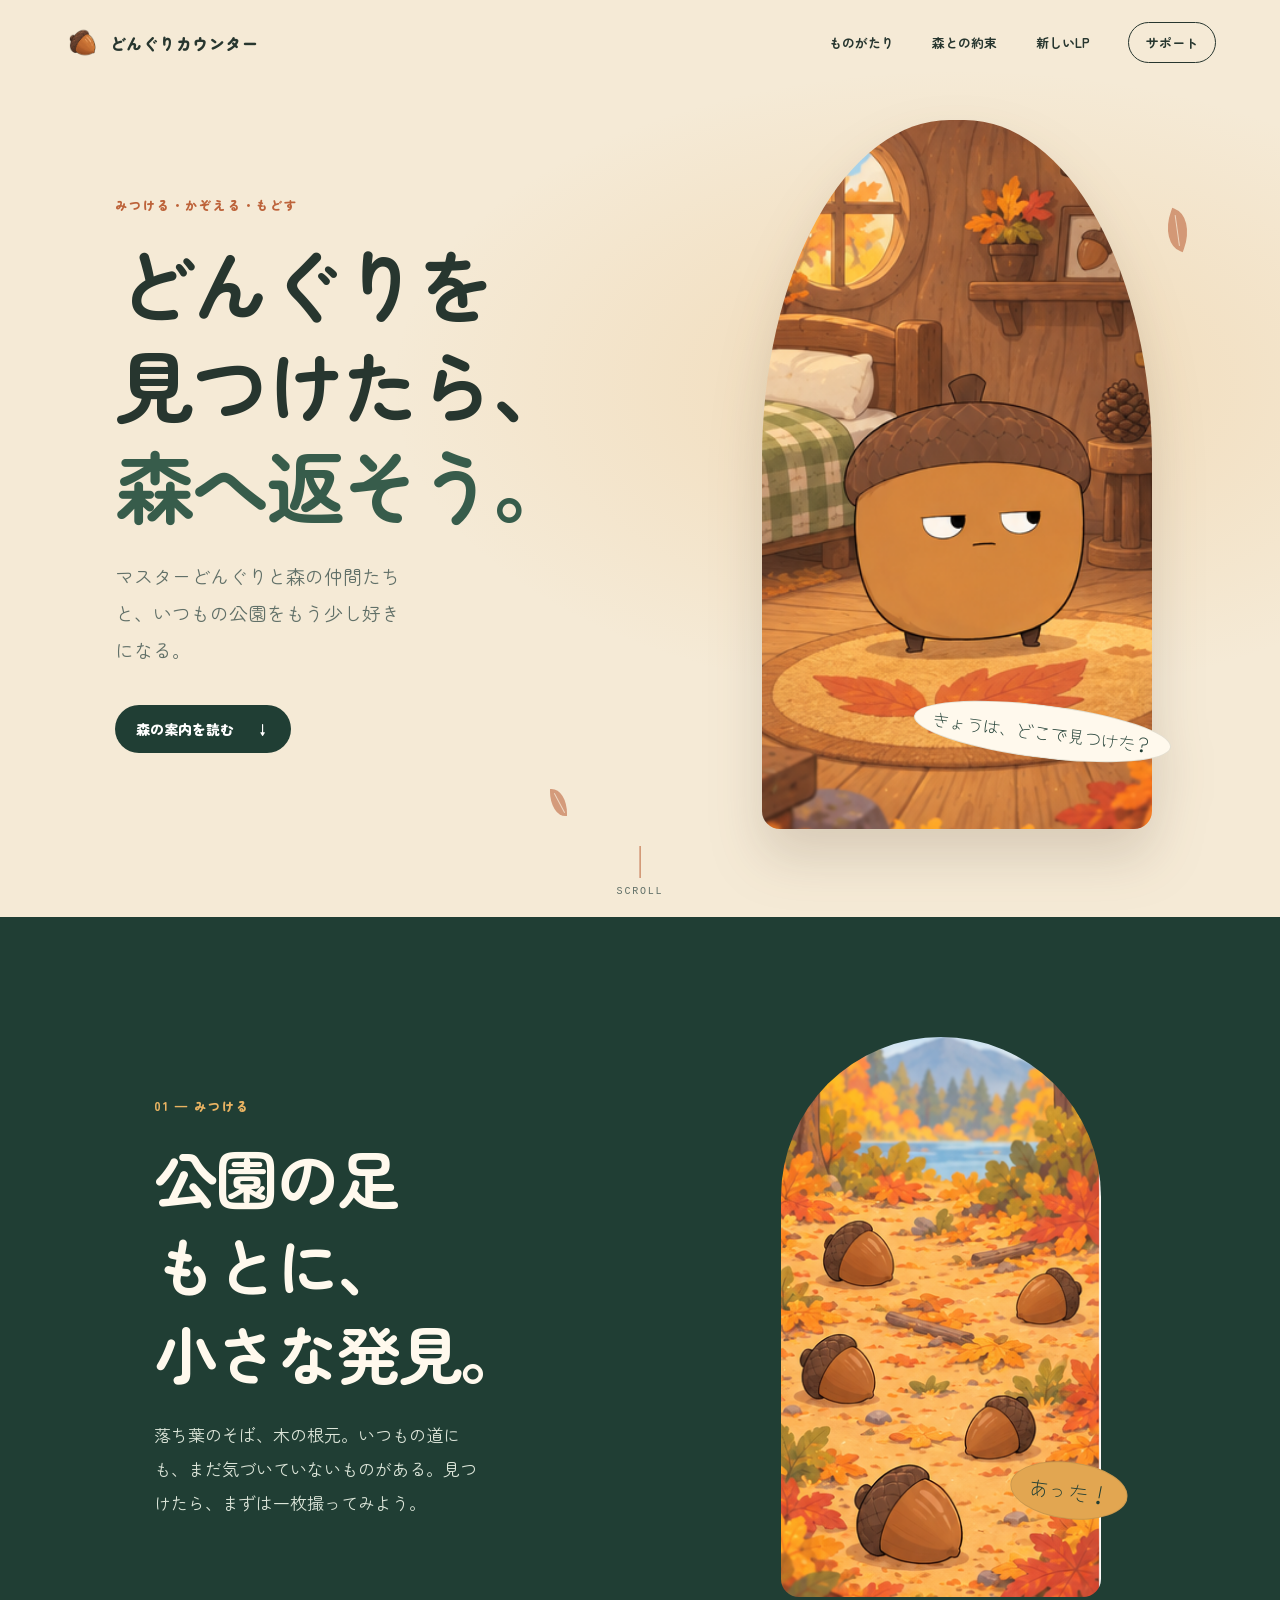
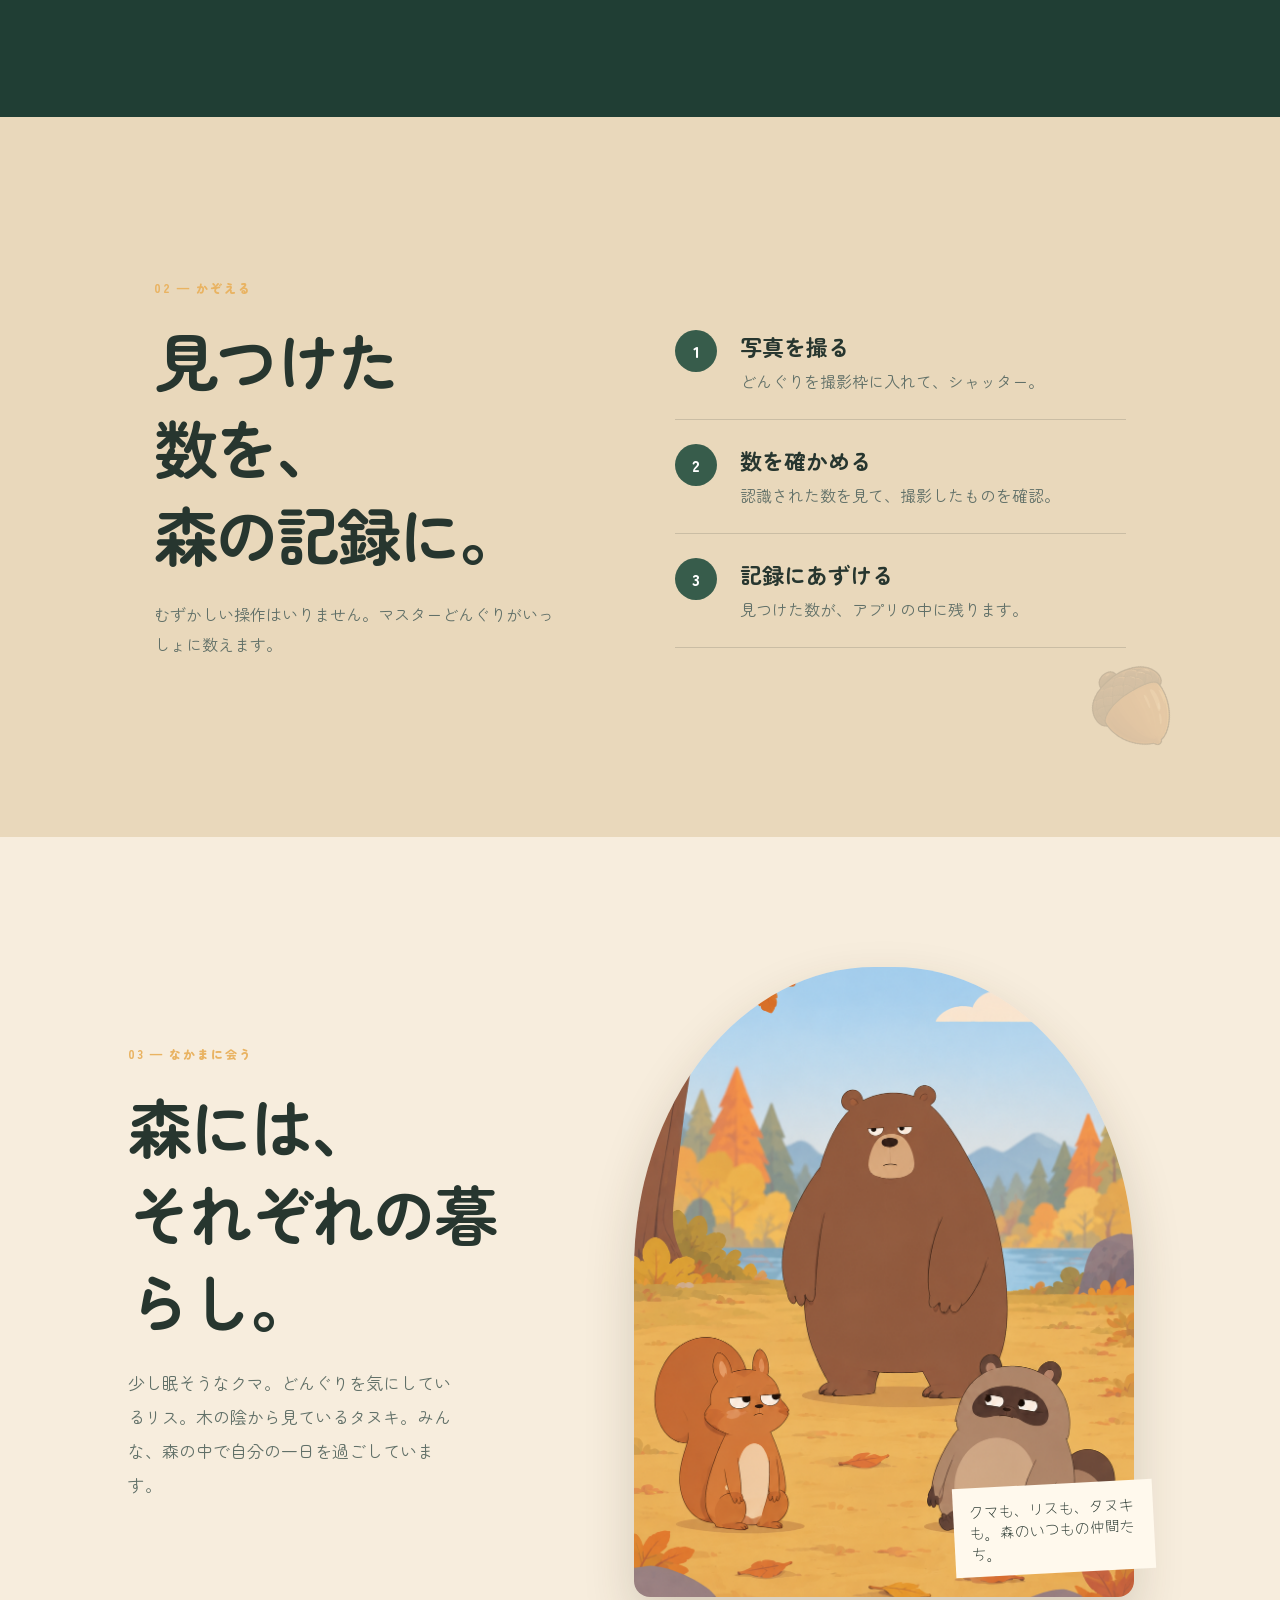
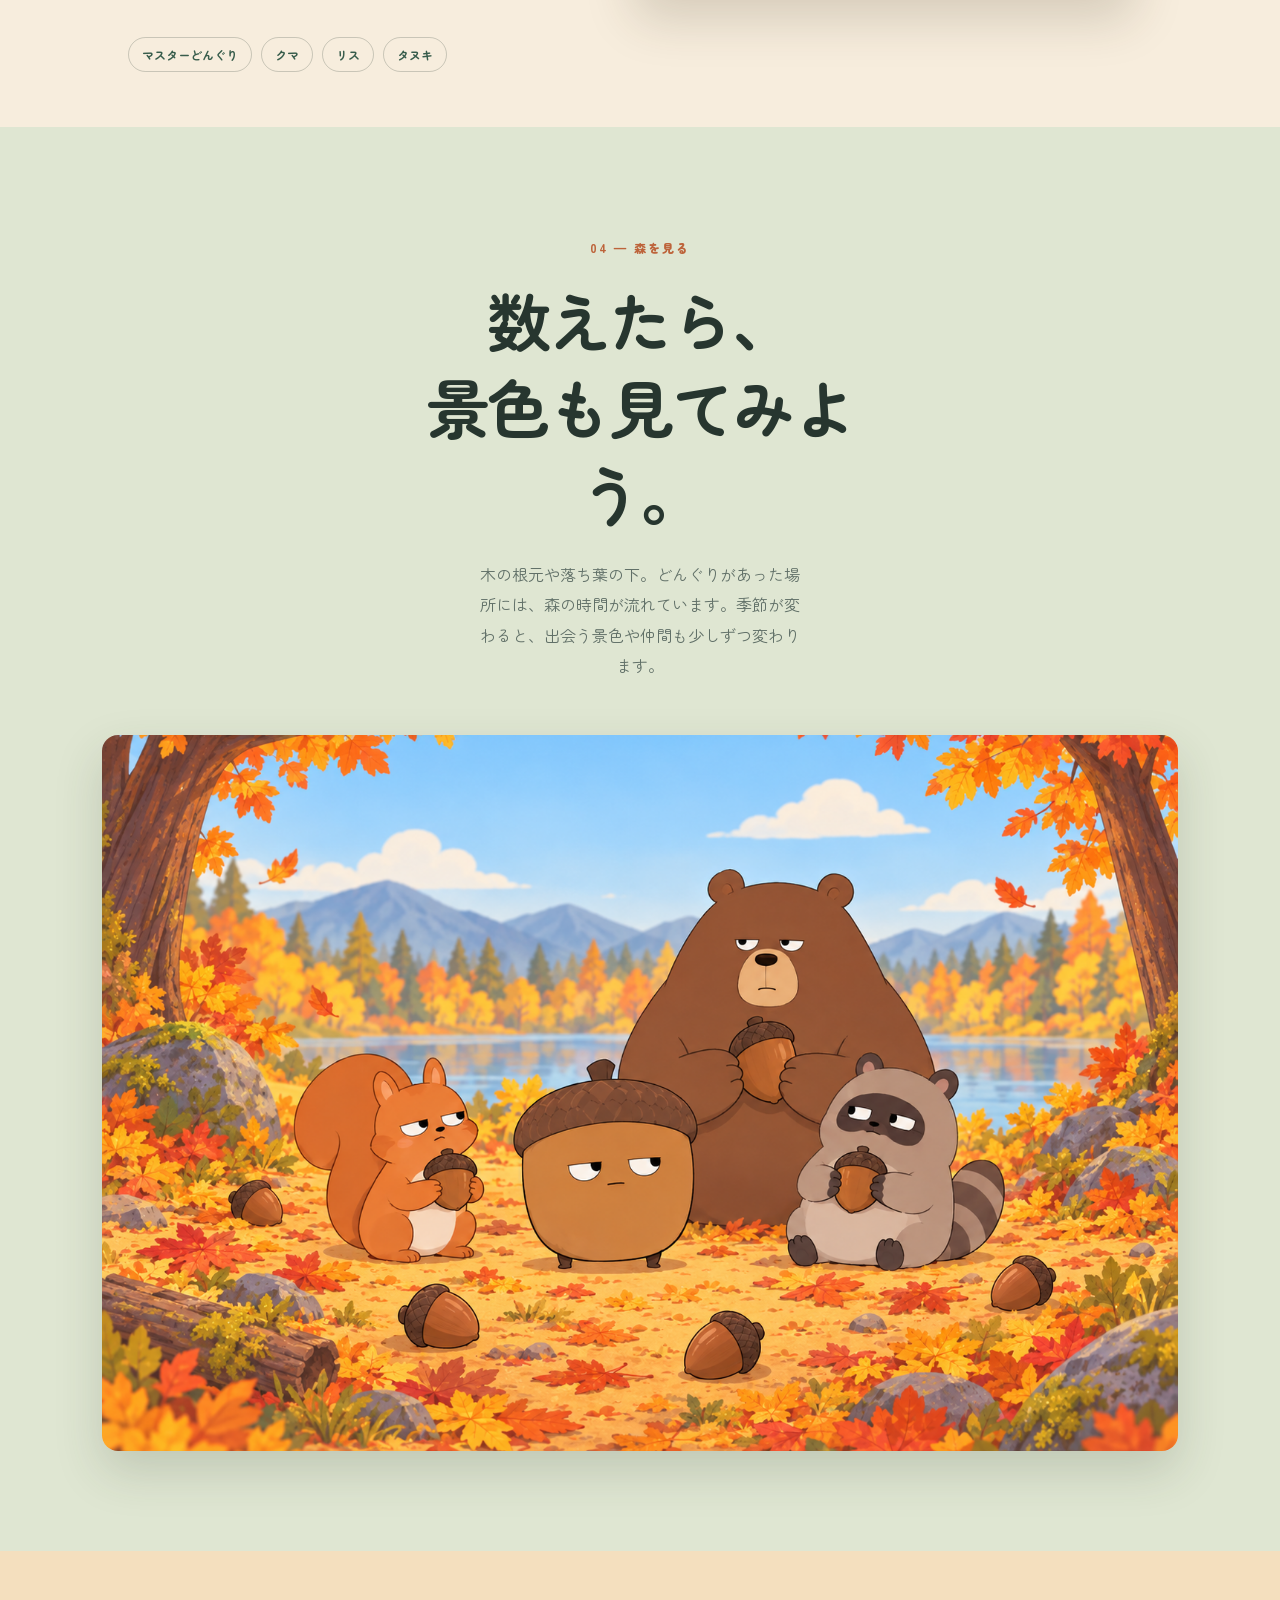
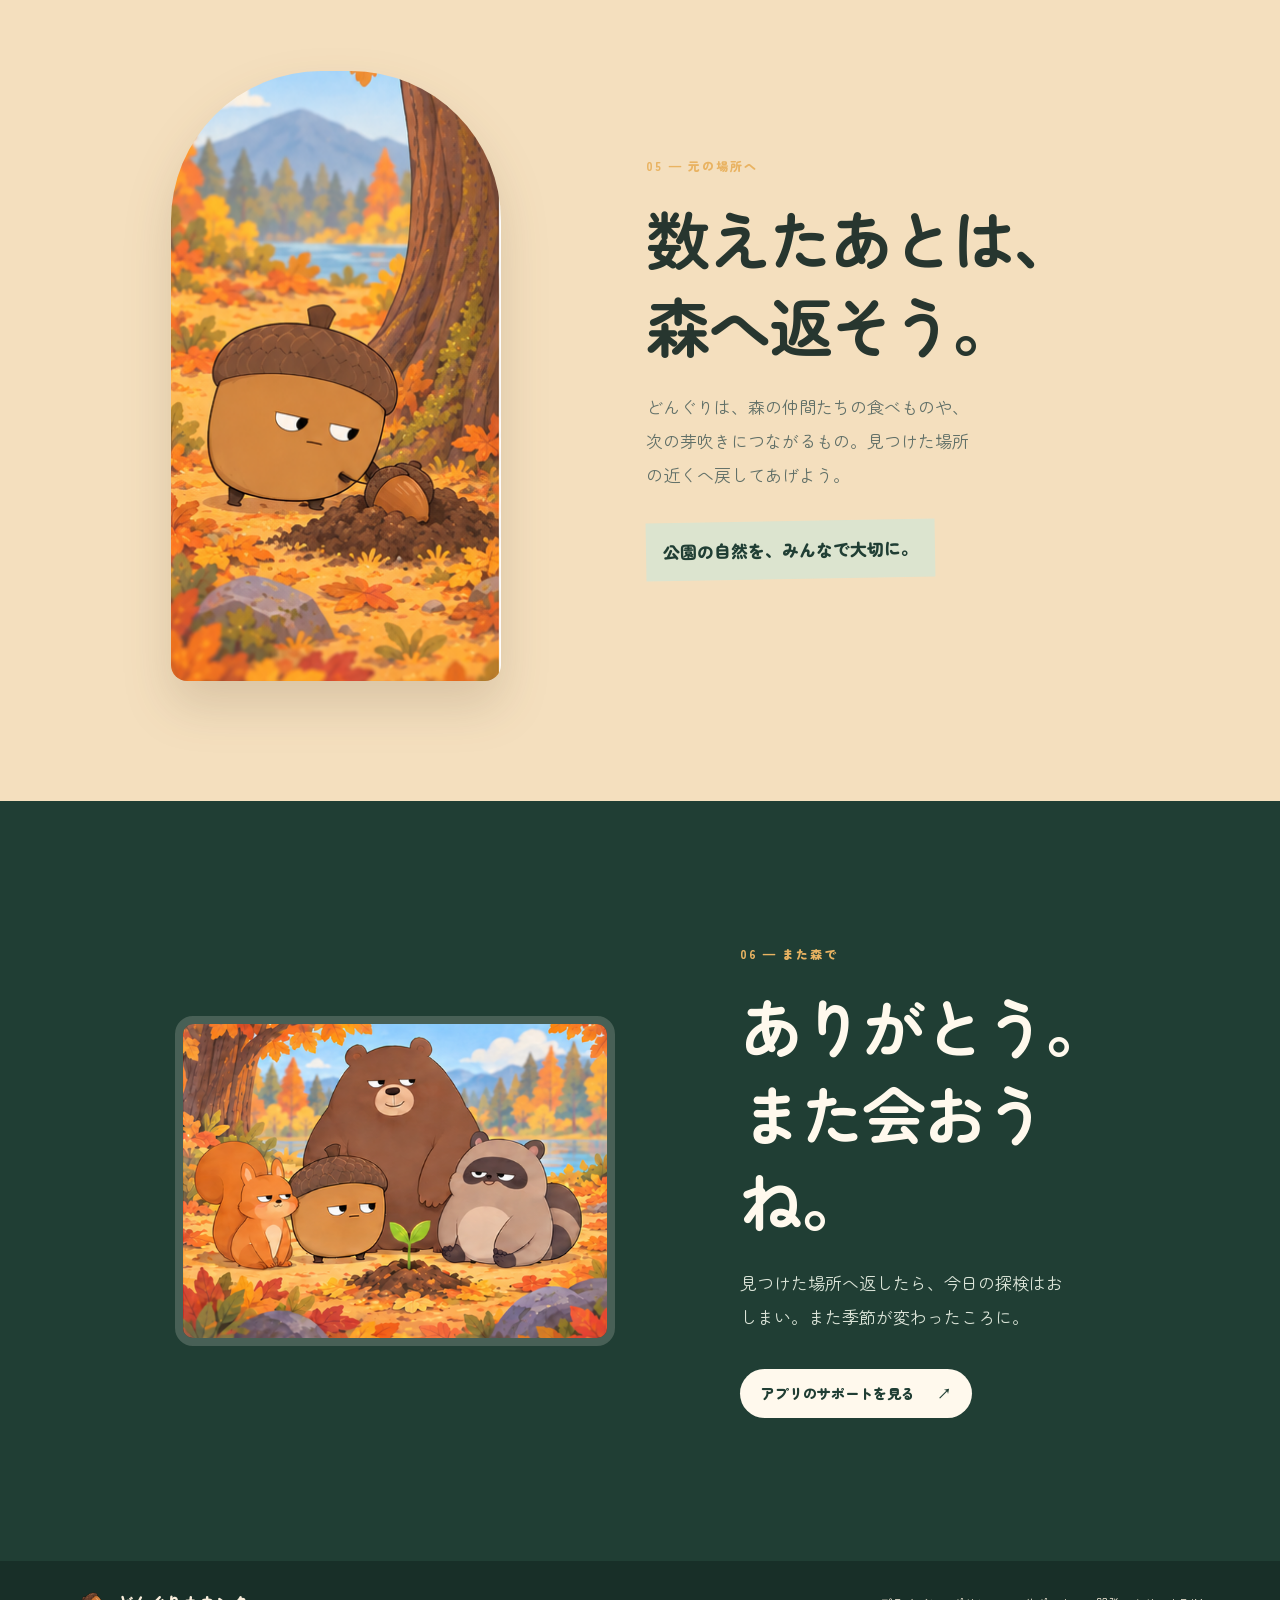
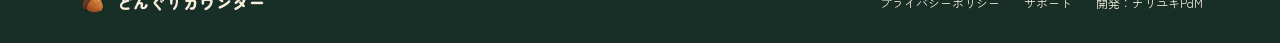
==== docs/landing-backup.html @ a7e0bdc4 "Adopt motion demo as official landing page" ====
<!doctype html>
<html lang="ja">
<head>
  <meta charset="utf-8">
  <meta name="viewport" content="width=device-width, initial-scale=1, viewport-fit=cover">
  <meta name="theme-color" content="#f5ead6">
  <title>旧ランディングページ（バックアップ）｜どんぐりカウンター</title>
  <meta name="description" content="正式LP採用前の、どんぐりカウンターのランディングページです。">
  <link rel="icon" href="pattern-1-acorn-icon.png">
  <link rel="stylesheet" href="landing.css">
</head>
<body>
  <a class="skip-link" href="#main">本文へ</a>
  <header class="landing-header">
    <a class="brand" href="landing-backup.html"><img src="pattern-1-acorn-icon.png" width="36" height="36" alt=""><span>どんぐりカウンター</span></a>
    <nav aria-label="ページ内メニュー"><a href="#story">ものがたり</a><a href="#promise">森との約束</a><a href="landing-motion-2.html">新しいLP</a><a class="nav-support" href="index.html">サポート</a></nav>
  </header>

  <main id="main">
    <section class="hero chapter" id="top" aria-labelledby="hero-title">
      <div class="hero-copy" data-reveal>
        <p class="eyebrow">みつける・かぞえる・もどす</p>
        <h1 id="hero-title">どんぐりを見つけたら、<br><span>森へ返そう。</span></h1>
        <p class="hero-lede">マスターどんぐりと森の仲間たちと、いつもの公園をもう少し好きになる。</p>
        <a class="button button-dark" href="#story">森の案内を読む <span aria-hidden="true">↓</span></a>
      </div>
      <figure class="hero-art" data-reveal="from-right">
        <img src="pattern-1-portrait-home.png" alt="秋色の木の家で、ジト目のマスターどんぐりがこちらを見ている" width="327" height="709">
        <span class="hero-note">きょうは、どこで見つけた？</span>
      </figure>
      <span class="leaf leaf-one" aria-hidden="true"></span><span class="leaf leaf-two" aria-hidden="true"></span>
      <a class="scroll-cue" href="#story"><span></span>SCROLL</a>
    </section>

    <section class="chapter count" id="story" aria-labelledby="count-title">
      <div class="chapter-copy" data-reveal>
        <p class="eyebrow">01 — みつける</p>
        <h2 id="count-title">公園の足もとに、<br>小さな発見。</h2>
        <p>落ち葉のそば、木の根元。いつもの道にも、まだ気づいていないものがある。見つけたら、まずは一枚撮ってみよう。</p>
      </div>
      <figure class="count-art" data-reveal="from-right"><img src="pattern-1-portrait-camera.png" alt="秋の公園の落ち葉の中に、どんぐりがいくつも落ちている" loading="lazy" width="327" height="709"><span class="art-sticker">あった！</span></figure>
    </section>

    <section class="chapter steps" aria-labelledby="steps-title">
      <div class="steps-heading" data-reveal><p class="eyebrow">02 — かぞえる</p><h2 id="steps-title">見つけた数を、<br>森の記録に。</h2><p>むずかしい操作はいりません。マスターどんぐりがいっしょに数えます。</p></div>
      <ol class="step-list">
        <li data-reveal><span class="step-mark">1</span><div><h3>写真を撮る</h3><p>どんぐりを撮影枠に入れて、シャッター。</p></div></li>
        <li data-reveal><span class="step-mark">2</span><div><h3>数を確かめる</h3><p>認識された数を見て、撮影したものを確認。</p></div></li>
        <li data-reveal><span class="step-mark">3</span><div><h3>記録にあずける</h3><p>見つけた数が、アプリの中に残ります。</p></div></li>
      </ol>
      <span class="floating-acorn" aria-hidden="true"><img src="pattern-1-acorn-icon.png" alt=""></span>
    </section>

    <section class="friends chapter" aria-labelledby="friends-title">
      <div class="friends-copy" data-reveal><p class="eyebrow">03 — なかまに会う</p><h2 id="friends-title">森には、<br>それぞれの暮らし。</h2><p>少し眠そうなクマ。どんぐりを気にしているリス。木の陰から見ているタヌキ。みんな、森の中で自分の一日を過ごしています。</p></div>
      <figure class="friends-art" data-reveal="from-right"><img src="pattern-1-feeding-scene.png" alt="秋の公園で、ジト目のクマ、リス、タヌキがマスターどんぐりと過ごしている" loading="lazy" width="1024" height="1536"><figcaption>クマも、リスも、タヌキも。森のいつもの仲間たち。</figcaption></figure>
      <div class="friend-tags" aria-label="登場する仲間"><span>マスターどんぐり</span><span>クマ</span><span>リス</span><span>タヌキ</span></div>
    </section>

    <section class="look chapter" aria-labelledby="look-title">
      <p class="eyebrow" data-reveal>04 — 森を見る</p>
      <h2 id="look-title" data-reveal>数えたら、<br>景色も見てみよう。</h2>
      <p class="look-text" data-reveal>木の根元や落ち葉の下。どんぐりがあった場所には、森の時間が流れています。季節が変わると、出会う景色や仲間も少しずつ変わります。</p>
      <figure class="look-art" data-reveal="from-right"><img src="pattern-1-october-landscape.png" alt="秋の森と山を背景に、マスターどんぐり、クマ、リス、タヌキが集まっている" loading="lazy" width="1448" height="1086"><figcaption>季節が変わると、森の景色も少しずつ変わる。</figcaption></figure>
    </section>

    <section class="return chapter" id="promise" aria-labelledby="return-title">
      <figure class="return-art" data-reveal="from-left"><img src="pattern-1-portrait-return.png" alt="マスターどんぐりが、秋の木の根元へどんぐりを戻している" loading="lazy" width="327" height="709"></figure>
      <div class="return-copy" data-reveal><p class="eyebrow">05 — 元の場所へ</p><h2 id="return-title">数えたあとは、<br>森へ返そう。</h2><p>どんぐりは、森の仲間たちの食べものや、次の芽吹きにつながるもの。見つけた場所の近くへ戻してあげよう。</p><p class="promise-note">公園の自然を、みんなで大切に。</p></div>
    </section>

    <section class="closing chapter" aria-labelledby="closing-title">
      <figure class="closing-art" data-reveal><img src="pattern-1-landscape-done.png" alt="マスターどんぐり、クマ、リス、タヌキが芽吹いたどんぐりのそばに集まっている" loading="lazy" width="576" height="432"></figure>
      <div class="closing-copy" data-reveal><p class="eyebrow">06 — また森で</p><h2 id="closing-title">ありがとう。<br>また会おうね。</h2><p>見つけた場所へ返したら、今日の探検はおしまい。また季節が変わったころに。</p><a class="button button-light" href="index.html">アプリのサポートを見る <span aria-hidden="true">↗</span></a></div>
    </section>
  </main>

  <footer class="landing-footer"><a class="brand" href="#top"><img src="pattern-1-acorn-icon.png" width="30" height="30" alt=""><span>どんぐりカウンター</span></a><div><a href="privacy.html">プライバシーポリシー</a><a href="index.html">サポート</a><a href="https://github.com/nariyukiPdM" rel="noopener noreferrer">開発：ナリユキPdM</a></div></footer>
  <script src="landing.js" defer></script>
</body>
</html>
---- docs/landing.css ----
@import url('https://fonts.googleapis.com/css2?family=Zen+Maru+Gothic:wght@400;500;700;900&family=Yomogi&display=swap');

:root {
  color-scheme: light;
  --paper: #f5ead6;
  --cream: #fff9ed;
  --ink: #27362f;
  --muted: #617068;
  --moss: #375c4b;
  --deep: #203e34;
  --rust: #bd633a;
  --gold: #e2a651;
  --line: rgba(39, 54, 47, .16);
  --display: 'Zen Maru Gothic', 'Hiragino Maru Gothic ProN', sans-serif;
  --hand: 'Yomogi', cursive;
}

* { box-sizing: border-box; }
html { scroll-behavior: smooth; }
body { margin: 0; background: var(--paper); color: var(--ink); font-family: var(--display); }
img { display: block; max-width: 100%; }
a { color: inherit; }
.skip-link { position: absolute; top: -4rem; left: 1rem; z-index: 100; padding: .8rem 1rem; background: var(--cream); }
.skip-link:focus { top: 1rem; }
.landing-header { position: absolute; z-index: 10; inset: 0 0 auto; display: flex; justify-content: space-between; align-items: center; padding: 22px clamp(20px, 5vw, 76px); }
.brand { display: inline-flex; gap: 10px; align-items: center; text-decoration: none; font-weight: 900; letter-spacing: .03em; }
.brand img { width: 36px; height: 36px; object-fit: contain; }
.landing-header nav { display: flex; align-items: center; gap: clamp(16px, 3vw, 42px); font-size: 13px; font-weight: 700; }
.landing-header nav a { text-decoration: none; }
.landing-header nav a:hover, .landing-footer a:hover { text-decoration: underline; text-underline-offset: .25em; }
.nav-support { border: 1px solid var(--ink); padding: 10px 17px; border-radius: 999px; }
.chapter { position: relative; overflow: clip; }
.hero { min-height: min(860px, 100svh); min-height: max(700px, 100svh); padding: 120px clamp(24px, 9vw, 140px) 88px; display: grid; grid-template-columns: minmax(0, 1fr) minmax(270px, .78fr); gap: clamp(34px, 8vw, 120px); align-items: center; background: radial-gradient(ellipse at 75% 42%, rgba(228, 170, 90, .25), transparent 42%), var(--paper); }
.hero-copy { z-index: 2; max-width: 650px; }
.eyebrow { margin: 0 0 20px; color: var(--rust); font-size: 12px; font-weight: 900; letter-spacing: .17em; }
h1, h2, h3, p { margin-top: 0; }
h1, h2 { font-family: var(--display); font-weight: 700; letter-spacing: -.045em; line-height: 1.36; text-wrap: balance; }
.hero h1 { max-width: 12ch; margin-bottom: 22px; font-size: clamp(42px, 6.2vw, 88px); line-height: 1.27; }
.hero h1 span { color: var(--moss); }
.hero-lede { max-width: 33ch; color: var(--muted); font-size: clamp(16px, 1.6vw, 19px); line-height: 1.95; }
.button { display: inline-flex; align-items: center; gap: 22px; margin-top: 18px; padding: 14px 21px; border-radius: 999px; text-decoration: none; font-size: 14px; font-weight: 900; transition: transform .2s ease, box-shadow .2s ease; }
.button:hover { transform: translateY(-3px); box-shadow: 0 8px 18px rgba(20, 45, 35, .16); }
.button-dark { background: var(--deep); color: white; }
.button-light { background: var(--cream); color: var(--deep); }
.hero-art { position: relative; width: min(100%, 390px); justify-self: center; margin: 0; filter: drop-shadow(0 28px 26px rgba(79, 54, 33, .17)); transform: rotate(1deg); }
.hero-art img { width: 100%; aspect-ratio: 327 / 709; object-fit: cover; border-radius: 48% 48% 18px 18px; }
.hero-note, .art-sticker { position: absolute; right: -20px; bottom: 10%; padding: 13px 18px; border: 1px solid rgba(69, 77, 58, .15); border-radius: 50%; background: var(--cream); color: var(--deep); font-family: var(--hand); font-size: 17px; transform: rotate(7deg); }
.leaf { position: absolute; width: 25px; height: 38px; border-radius: 0 90% 0 90%; background: var(--rust); opacity: .58; animation: leaf-drift 7s ease-in-out infinite; }
.leaf::after { content: ''; position: absolute; left: 48%; top: 10%; width: 1px; height: 82%; background: rgba(255, 249, 237, .7); transform: rotate(-28deg); }
.leaf-one { top: 23%; right: 7%; transform: rotate(20deg); }
.leaf-two { left: 43%; bottom: 11%; width: 17px; height: 27px; animation-delay: -3s; }
.scroll-cue { position: absolute; left: 50%; bottom: 20px; display: grid; gap: 8px; justify-items: center; color: var(--muted); font: 10px ui-monospace, monospace; letter-spacing: .18em; text-decoration: none; transform: translateX(-50%); }
.scroll-cue span { width: 1px; height: 32px; background: var(--rust); transform-origin: top; animation: cue 1.7s ease-in-out infinite; }
.count { min-height: 740px; display: grid; grid-template-columns: 1fr .78fr; align-items: center; gap: 10vw; padding: 120px clamp(24px, 12vw, 180px); background: var(--deep); color: var(--cream); }
.chapter-copy { max-width: 510px; }
.chapter-copy .eyebrow, .steps .eyebrow, .friends .eyebrow, .return .eyebrow, .closing .eyebrow { color: #e9b362; }
.chapter h2, .steps h2, .friends h2, .look h2, .return h2, .closing h2 { margin-bottom: 22px; font-size: clamp(36px, 5vw, 68px); }
.chapter-copy > p:last-child, .friends-copy > p:last-child, .return-copy > p:not(.eyebrow), .closing-copy > p:not(.eyebrow) { max-width: 37ch; font-size: 17px; line-height: 2; }
.chapter-copy > p:last-child { color: #dce5d9; }
.count-art { position: relative; width: min(320px, 100%); margin: 0 auto; transform: rotate(-2deg); }
.count-art img { aspect-ratio: 327 / 709; width: 100%; height: 560px; object-fit: cover; object-position: center; border-radius: 160px 160px 18px 18px; }
.art-sticker { right: -27px; bottom: 14%; background: var(--gold); font-size: 20px; }
.steps { min-height: 720px; display: grid; grid-template-columns: .9fr 1fr; align-items: center; gap: 9vw; padding: 130px clamp(24px, 12vw, 180px); background: #e9d8bb; }
.steps-heading { max-width: 490px; }
.steps-heading > p:last-child { color: var(--muted); line-height: 1.9; }
.step-list { position: relative; z-index: 1; list-style: none; padding: 0; margin: 0; }
.step-list li { display: flex; gap: 23px; align-items: flex-start; padding: 24px 0; border-bottom: 1px solid var(--line); }
.step-mark { display: grid; flex: 0 0 42px; width: 42px; height: 42px; place-items: center; border-radius: 50%; background: var(--moss); color: white; font-weight: 900; }
.step-list h3 { margin: 0 0 5px; font-size: 22px; }
.step-list p { margin: 0; color: var(--muted); line-height: 1.75; }
.floating-acorn { position: absolute; right: 7%; bottom: 12%; width: clamp(60px, 9vw, 120px); opacity: .17; transform: rotate(18deg); animation: bob 5s ease-in-out infinite; }
.friends { min-height: 820px; display: grid; grid-template-columns: .72fr 1fr; align-items: center; gap: 8vw; padding: 130px clamp(24px, 10vw, 150px); background: #f7eddd; }
.friends-copy { max-width: 420px; }
.friends-copy > p:last-child { color: var(--muted); }
.friends-art { position: relative; width: min(100%, 500px); margin: 0 auto; }
.friends-art img { width: 100%; max-height: 630px; object-fit: cover; object-position: center 35%; border-radius: 48% 48% 16px 16px; box-shadow: 0 22px 50px rgba(63, 48, 30, .18); }
.friends-art figcaption { position: absolute; right: -20px; bottom: 24px; max-width: 25ch; padding: 13px 16px; background: var(--cream); color: var(--ink); font-family: var(--hand); font-size: 15px; transform: rotate(-3deg); }
.friend-tags { position: absolute; left: clamp(24px, 10vw, 150px); bottom: 55px; display: flex; flex-wrap: wrap; gap: 9px; max-width: 35vw; }
.friend-tags span { padding: 8px 13px; border: 1px solid rgba(39, 54, 47, .22); border-radius: 999px; color: var(--moss); font-size: 12px; font-weight: 700; }
.look { display: flex; flex-direction: column; align-items: center; padding: 112px clamp(24px, 8vw, 120px) 100px; background: #dfe6d2; text-align: center; }
.look h2 { max-width: 14ch; }
.look-text { max-width: 41ch; color: var(--muted); line-height: 1.9; }
.look-art { width: min(100%, 1120px); aspect-ratio: 3 / 2; margin: 38px auto 0; overflow: hidden; border-radius: 16px; box-shadow: 0 20px 48px rgba(48, 62, 47, .18); }
.look-art img { display: block; width: 100%; height: 100%; object-fit: cover; object-position: center; }
.look-art figcaption { margin-top: 15px; color: var(--muted); font-family: var(--hand); font-size: 16px; }
.return { min-height: 800px; display: grid; grid-template-columns: .76fr 1fr; align-items: center; gap: 10vw; padding: 120px clamp(24px, 12vw, 180px); background: #f4dfbe; }
.return-art { width: min(330px, 100%); margin: 0 auto; filter: drop-shadow(0 24px 24px rgba(79, 54, 33, .16)); transform: rotate(-1deg); }
.return-art img { width: 100%; aspect-ratio: 327 / 709; max-height: 610px; object-fit: cover; border-radius: 150px 150px 16px 16px; }
.return-copy { max-width: 540px; }
.return-copy > p:not(.eyebrow) { color: var(--muted); }
.promise-note { display: inline-block; margin-top: 12px; padding: 12px 17px; background: #dce4cf; color: var(--deep) !important; font-weight: 900; transform: rotate(-1deg); }
.closing { min-height: 760px; display: grid; grid-template-columns: 1fr .8fr; align-items: center; gap: 8vw; padding: 110px clamp(24px, 12vw, 180px); background: var(--deep); color: var(--cream); }
.closing-art { width: min(440px, 100%); margin: 0 auto; }
.closing-art img { width: 100%; height: auto; aspect-ratio: 4 / 3; object-fit: cover; object-position: center; border: 8px solid rgba(255, 249, 237, .18); border-radius: 18px; }
.closing-copy { max-width: 480px; }
.closing-copy > p:not(.eyebrow) { color: #dce5d9; }
.landing-footer { display: flex; justify-content: space-between; align-items: center; gap: 24px; padding: 26px clamp(24px, 6vw, 84px); background: #182f28; color: #f9eedc; }
.landing-footer .brand img { width: 30px; height: 30px; }
.landing-footer > div { display: flex; flex-wrap: wrap; gap: 24px; font-size: 12px; }
.landing-footer a { text-decoration: none; }
.motion-ready [data-reveal] { opacity: 0; transform: translateY(28px); transition: opacity .8s ease, transform .8s cubic-bezier(.2,.7,.2,1); }
.motion-ready [data-reveal="from-right"] { transform: translate(35px, 12px); }
.motion-ready [data-reveal="from-left"] { transform: translate(-35px, 12px); }
.motion-ready [data-reveal].is-visible { opacity: 1; transform: translate(0, 0); }
.step-list li:nth-child(2) { transition-delay: .12s; }
.step-list li:nth-child(3) { transition-delay: .24s; }
@keyframes leaf-drift { 0%,100% { transform: translate3d(0,0,0) rotate(0); } 50% { transform: translate3d(-12px,18px,0) rotate(18deg); } }
@keyframes cue { 0%,100% { transform: scaleY(.55); opacity: .5; } 50% { transform: scaleY(1); opacity: 1; } }
@keyframes bob { 0%,100% { transform: translateY(0) rotate(18deg); } 50% { transform: translateY(-18px) rotate(8deg); } }

@media (max-width: 760px) {
  .landing-header { position: absolute; padding: 14px 18px; }
  .brand { font-size: 13px; }
  .brand img { width: 30px; height: 30px; }
  .landing-header nav { gap: 12px; font-size: 11px; }
  .landing-header nav a:first-child, .landing-header nav a:nth-child(2) { display: none; }
  .nav-support { padding: 8px 12px; }
  .hero { min-height: 870px; min-height: 100svh; grid-template-columns: 1fr; gap: 20px; padding: 112px 24px 72px; align-content: center; }
  .hero-copy { width: 100%; }
  .hero .eyebrow { margin-bottom: 13px; }
  .hero h1 { max-width: 13ch; font-size: clamp(42px, 11vw, 58px); }
  .hero-lede { max-width: 32ch; font-size: 15px; }
  .hero-art { width: min(64vw, 265px); margin-top: 6px; }
  .hero-art img { max-height: 375px; }
  .hero-note { right: -35px; font-size: 14px; }
  .scroll-cue { bottom: 12px; }
  .count, .steps, .friends, .return, .closing { min-height: 0; grid-template-columns: 1fr; gap: 46px; padding: 90px 26px; }
  .count { padding-top: 96px; }
  .chapter h2, .steps h2, .friends h2, .look h2, .return h2, .closing h2 { font-size: clamp(36px, 10vw, 55px); }
  .count-art { width: min(68vw, 280px); }
  .count-art img { height: 450px; }
  .steps { gap: 24px; }
  .floating-acorn { right: 3%; bottom: 3%; width: 72px; }
  .friends { padding-bottom: 125px; gap: 36px; }
  .friends-art { width: min(88vw, 430px); }
  .friends-art img { max-height: 520px; }
  .friends-art figcaption { right: -9px; max-width: 21ch; font-size: 13px; }
  .friend-tags { left: 26px; bottom: 38px; max-width: calc(100% - 52px); }
  .look { padding: 86px 20px 74px; }
  .look-text { max-width: 34ch; font-size: 15px; }
  .look-art { width: 100%; margin-top: 28px; }
  .look-art { border-radius: 10px; }
  .return { gap: 36px; }
  .return-art { width: min(66vw, 280px); grid-row: 2; }
  .return-copy { grid-row: 1; }
  .closing { gap: 34px; }
  .closing-art img { height: auto; }
  .landing-footer { align-items: flex-start; flex-direction: column; padding: 25px 24px; }
  .landing-footer > div { gap: 15px; }
}

@media (prefers-reduced-motion: reduce) {
  html { scroll-behavior: auto; }
  *, *::before, *::after { animation-duration: .01ms !important; animation-iteration-count: 1 !important; transition-duration: .01ms !important; }
  .motion-ready [data-reveal] { opacity: 1; transform: none; }
}
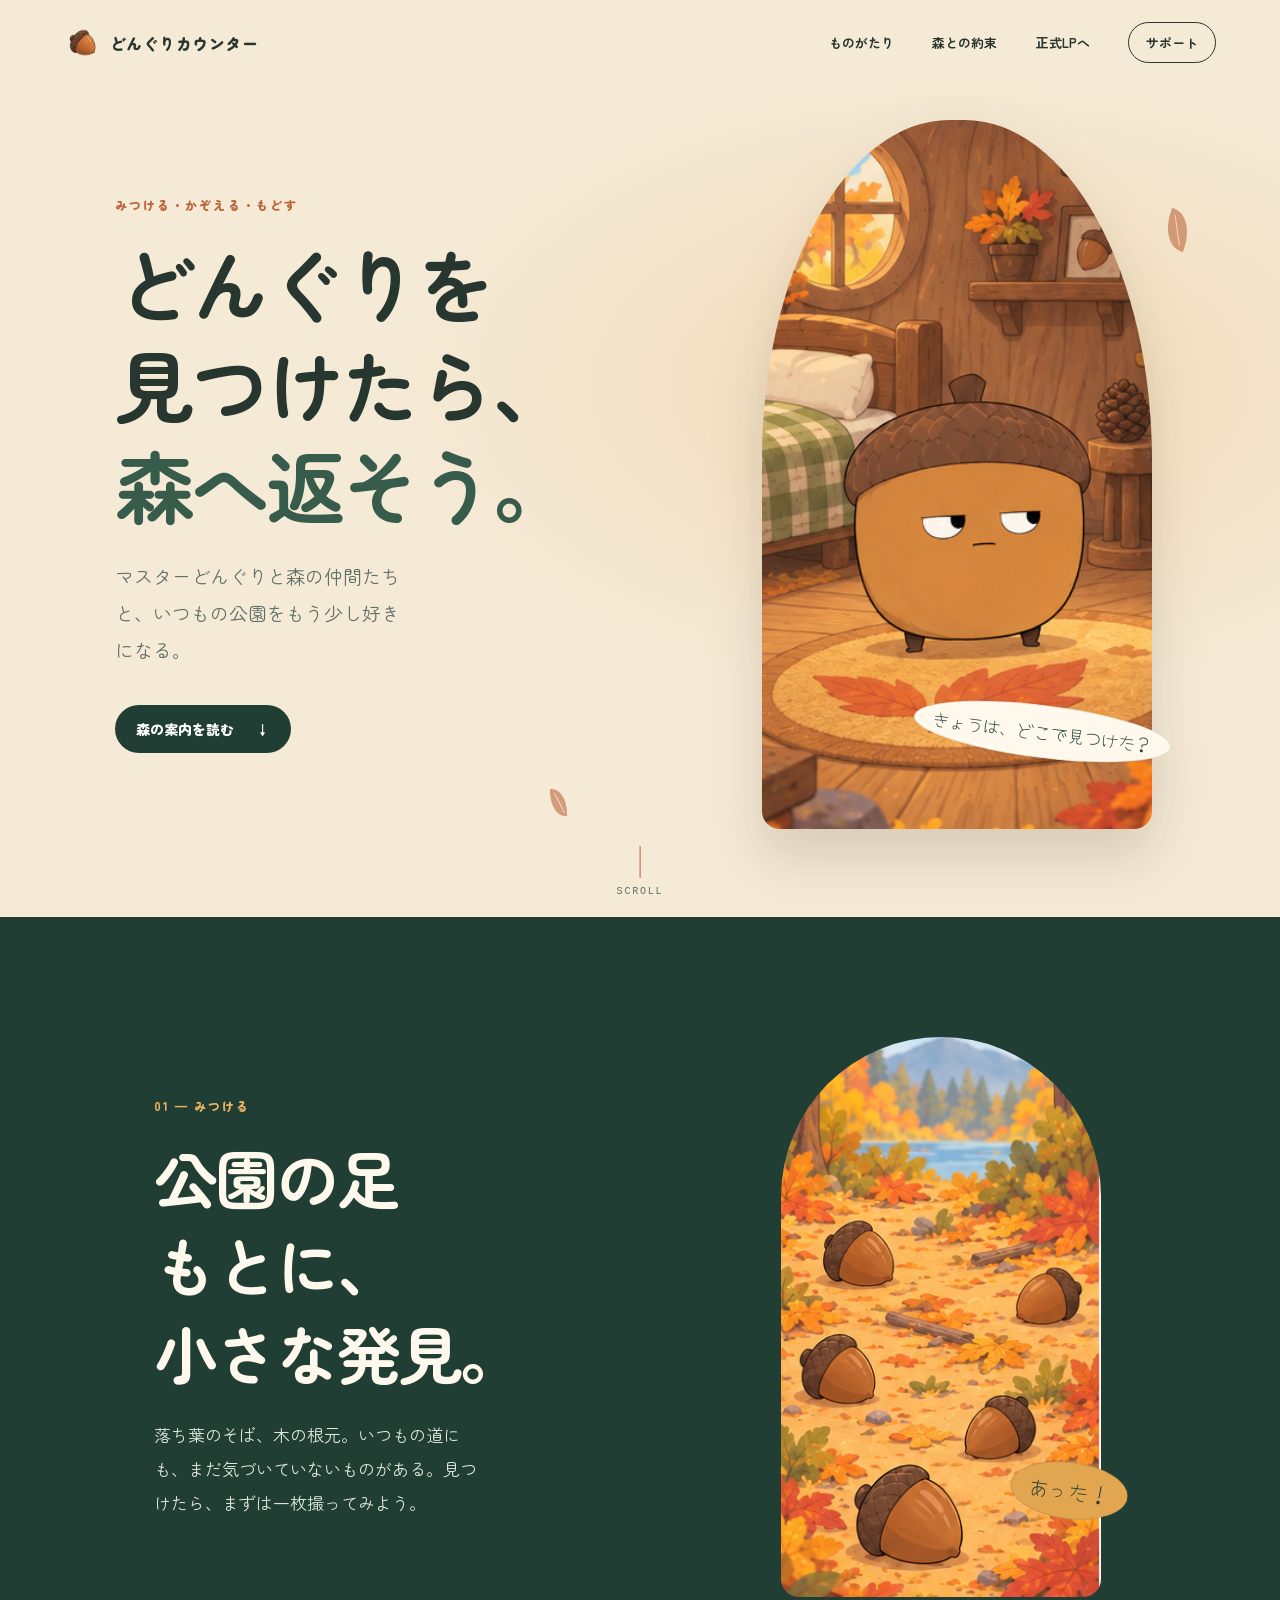
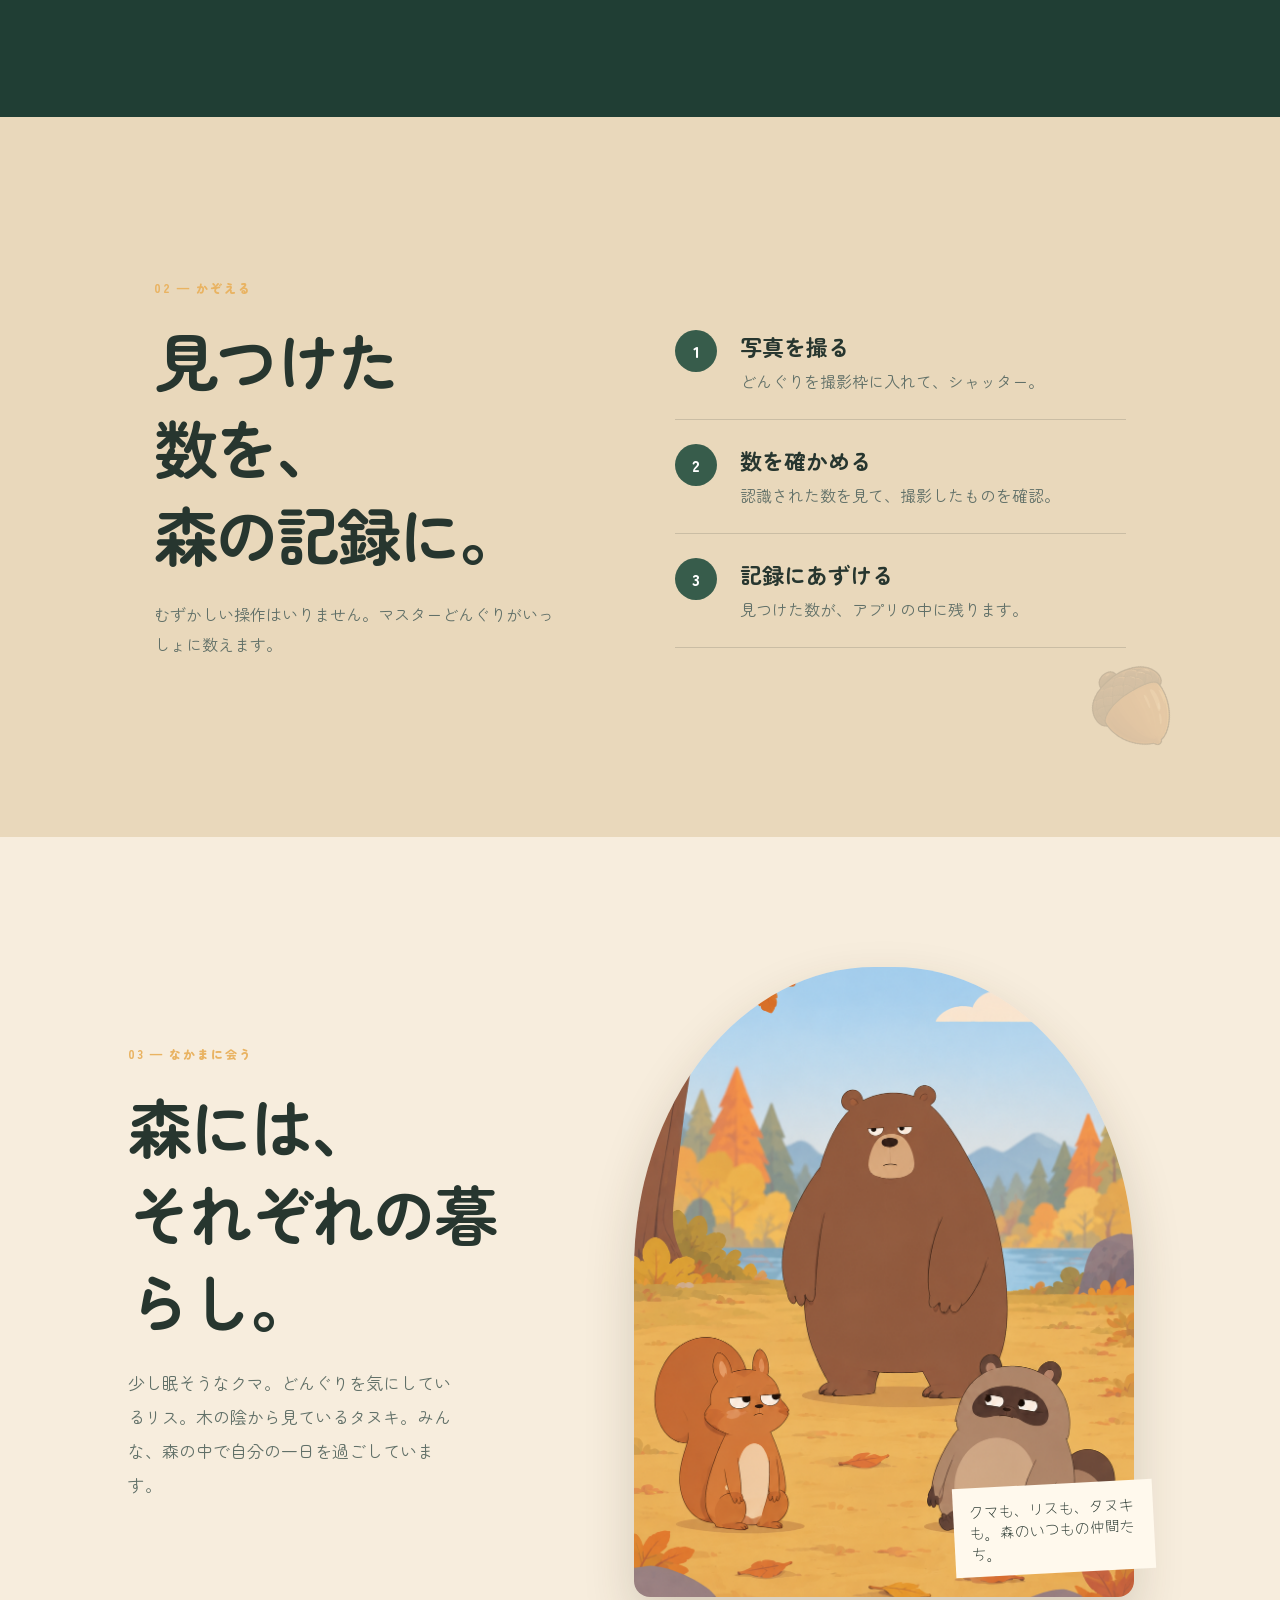
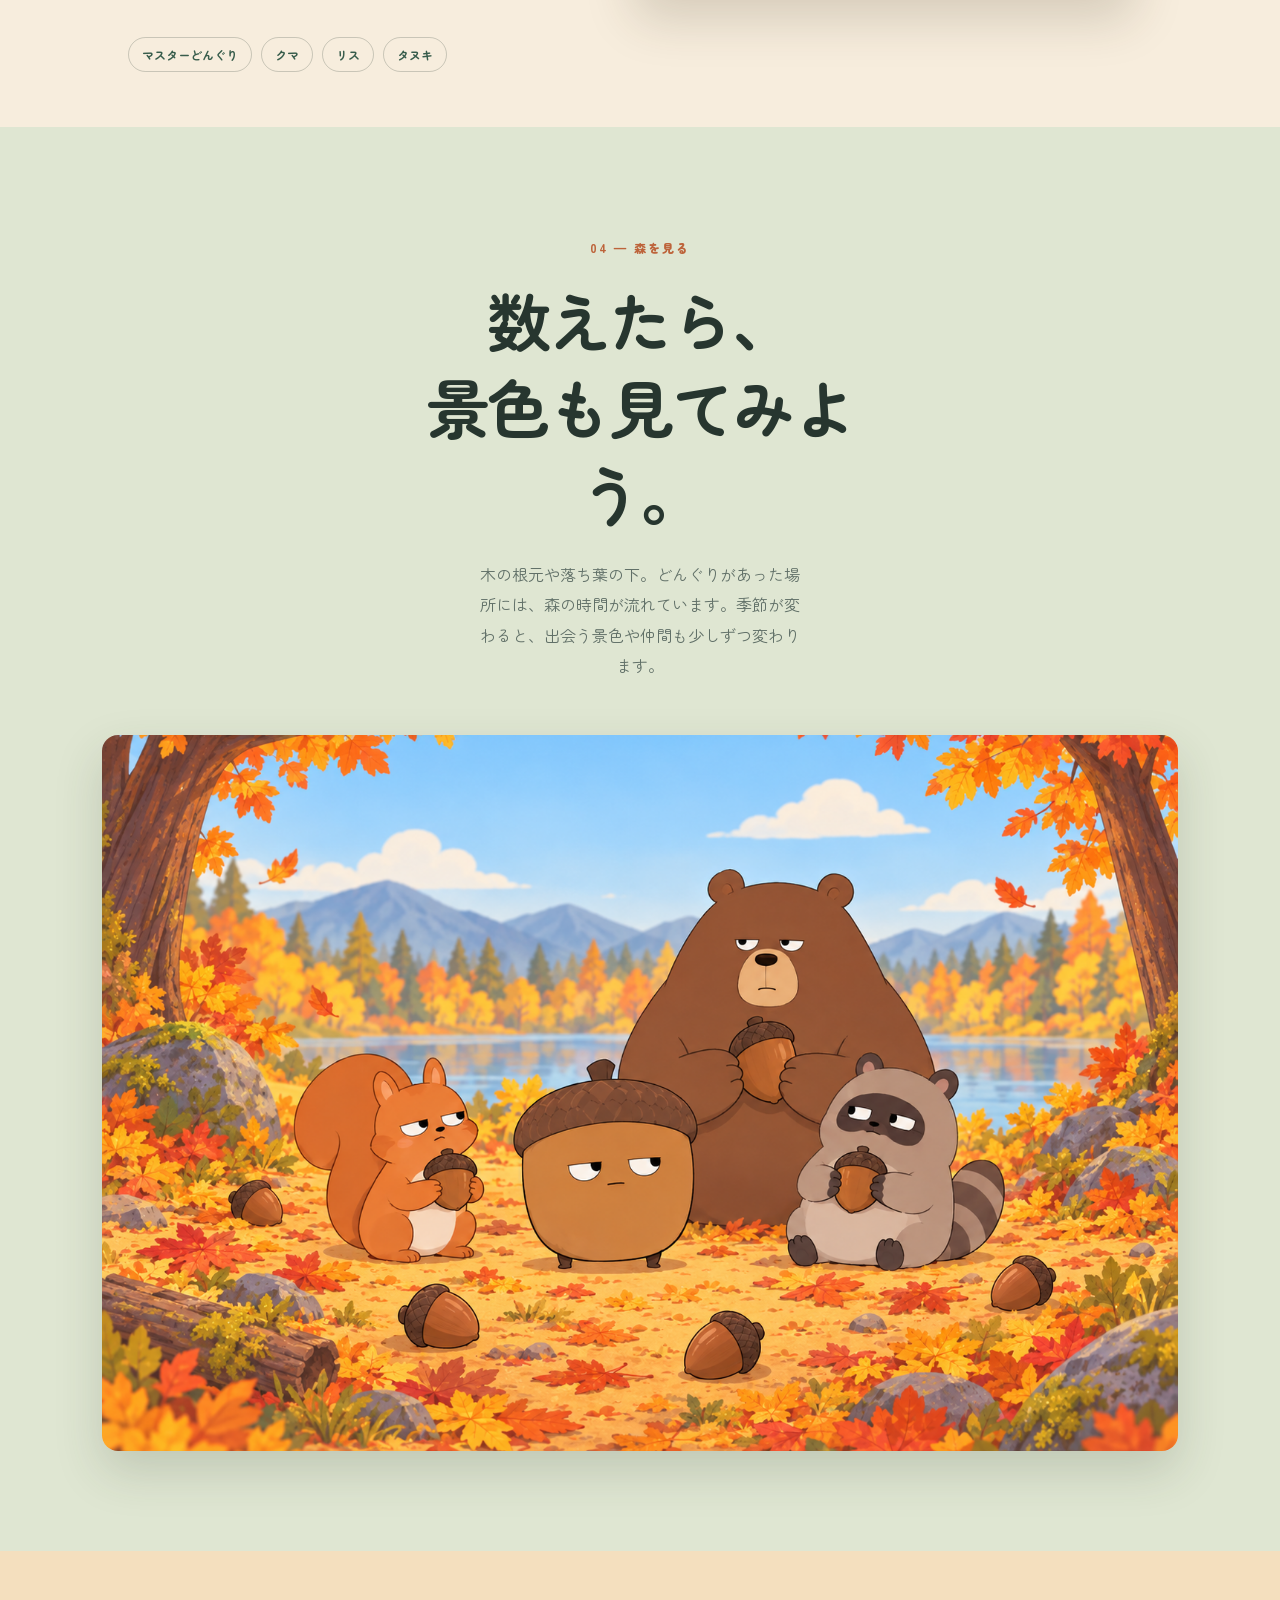
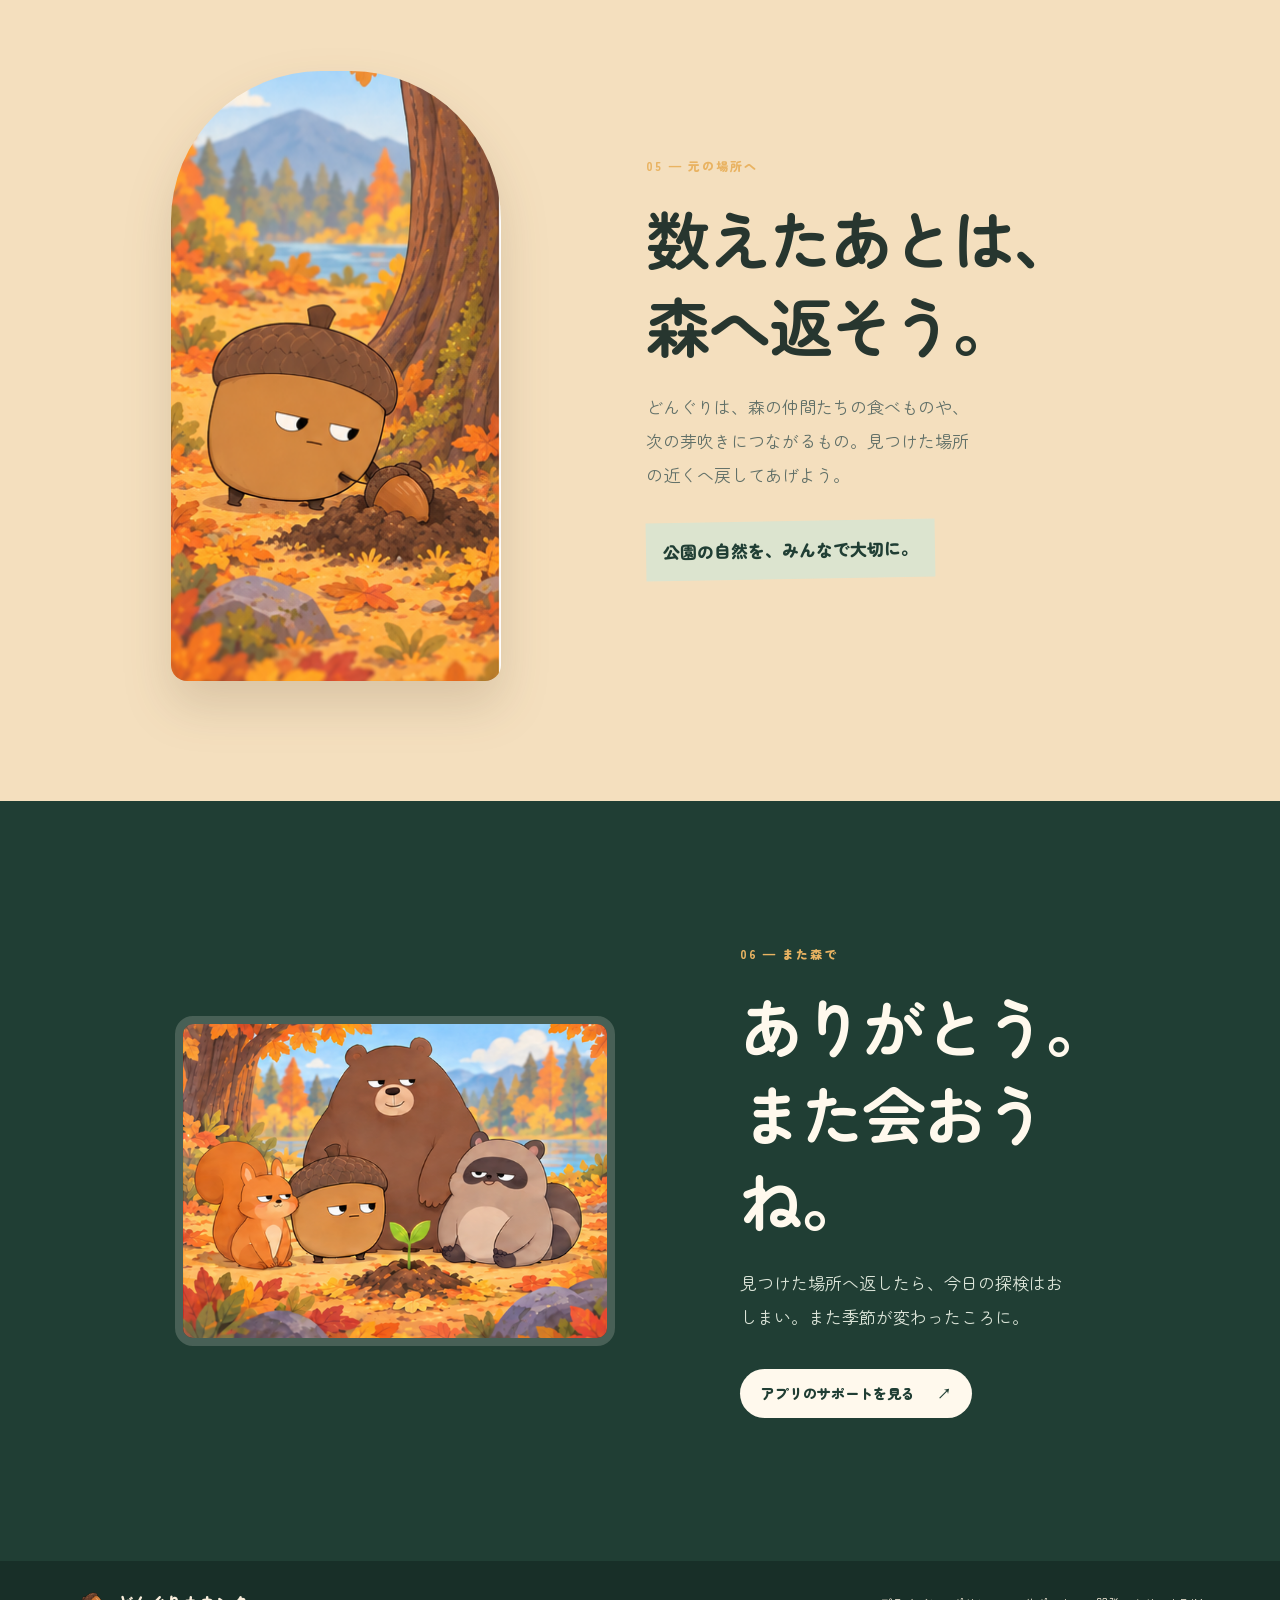
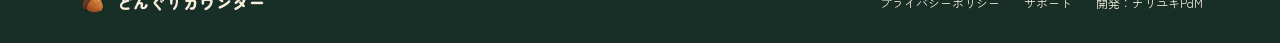
==== commit 99ebfe8d: "Make landing.html the official LP" ====
--- a/docs/landing-backup.html
+++ b/docs/landing-backup.html
@@ -13,7 +13,7 @@
   <a class="skip-link" href="#main">本文へ</a>
   <header class="landing-header">
     <a class="brand" href="landing-backup.html"><img src="pattern-1-acorn-icon.png" width="36" height="36" alt=""><span>どんぐりカウンター</span></a>
-    <nav aria-label="ページ内メニュー"><a href="#story">ものがたり</a><a href="#promise">森との約束</a><a href="landing-motion-2.html">新しいLP</a><a class="nav-support" href="index.html">サポート</a></nav>
+    <nav aria-label="ページ内メニュー"><a href="#story">ものがたり</a><a href="#promise">森との約束</a><a href="landing.html">正式LPへ</a><a class="nav-support" href="index.html">サポート</a></nav>
   </header>
 
   <main id="main">
